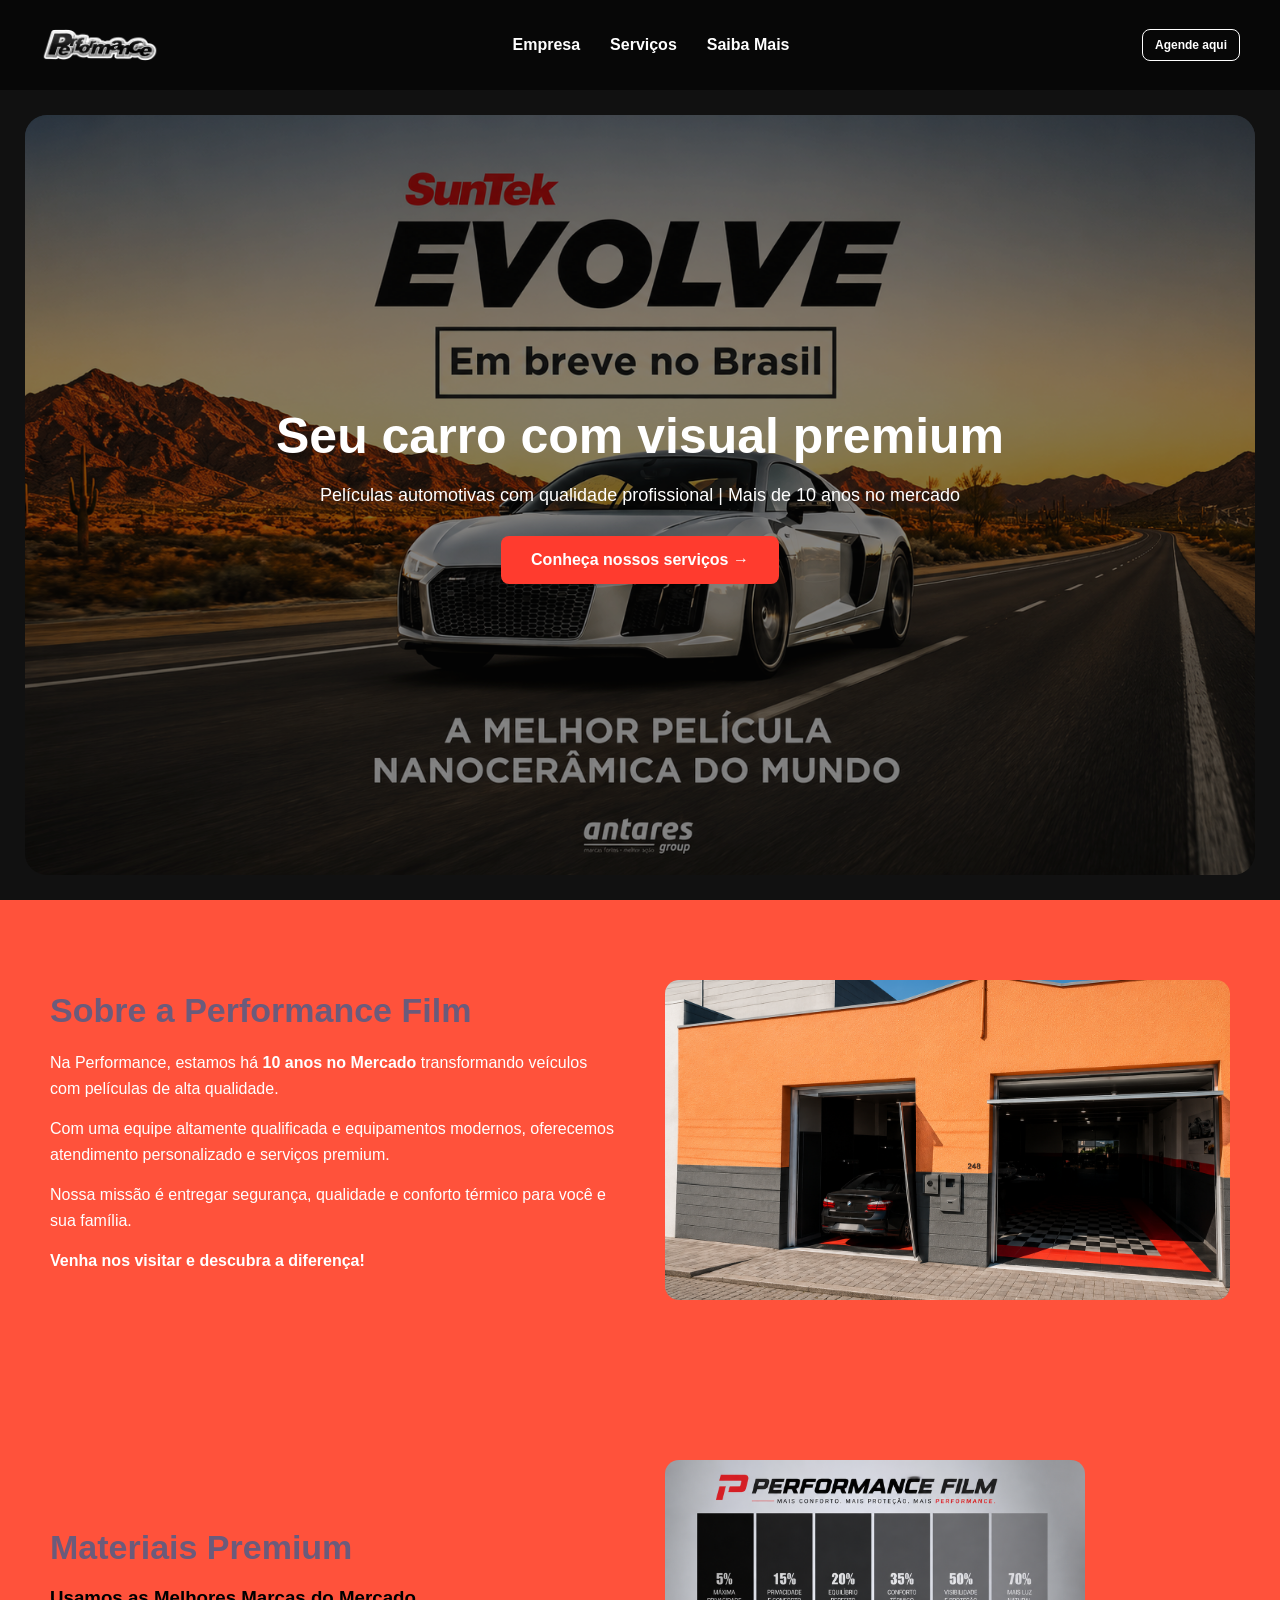
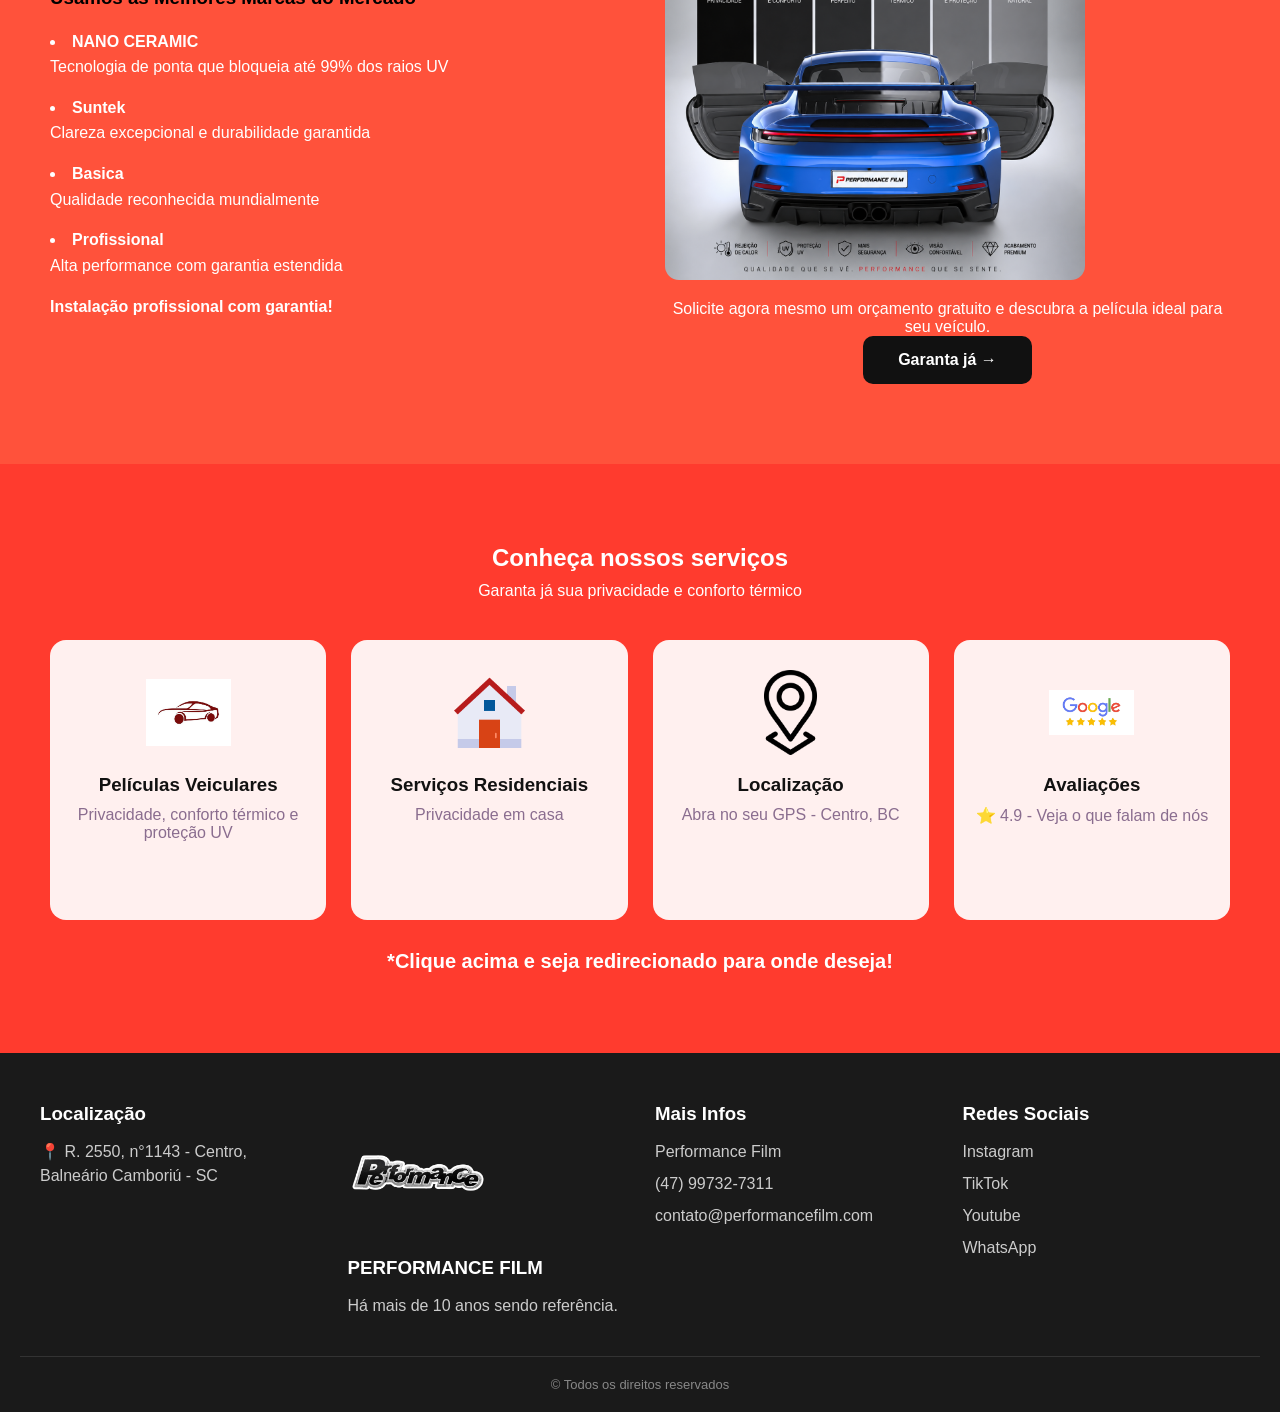
==== performance/index.html @ 64ad01db "Add files via upload" ====
<!DOCTYPE html>
<html lang="pt-br">
<head>
    <meta charset="UTF-8">
    <meta name="viewport" content="width=device-width, initial-scale=1.0">
    <title>Performance Film</title>
    <link rel="stylesheet" href="css/style.css">
</head>
<body>

<header class="topo">
    <nav class="navbar">
        <img src="img/logo.webp" alt="Performance Film" id="logoMenu">

        <ul class="menu" id="menu">
            <li><a href="#empresa">Empresa</a></li>
            <li><a href="#servicos">Serviços</a></li>
            <li><a href="#contato">Saiba Mais</a></li>
        </ul>

        <a href="#" id="servicoautomoveis" class="btn-nav">Agende aqui</a>
    </nav>

    <section class="carrossel">
        <div class="slide ativo"></div>
        <div class="conteudo-hero">
            <h1>Seu carro com visual premium</h1>
            <p>Películas automotivas com qualidade profissional | Mais de 10 anos no mercado</p>
            <a href="#servicos" class="btn-hero">Conheça nossos serviços →</a>
        </div>
    </section>
</header>

<section class="sobre" id="empresa">
    <div class="container-sobre">
        <div class="texto">
            <h2>Sobre a Performance Film</h2>
            <p>Na Performance, estamos há <strong>10 anos no Mercado</strong> transformando veículos com películas de alta qualidade.</p>
            <p>Com uma equipe altamente qualificada e equipamentos modernos, oferecemos atendimento personalizado e serviços premium.</p>
            <p>Nossa missão é entregar segurança, qualidade e conforto térmico para você e sua família.</p>
            <p><strong>Venha nos visitar e descubra a diferença!</strong></p>
        </div>

        <div class="imagem">
            <img src="img/fachada.png" alt="Fachada Performance Film">
        </div>
    </div>
</section>

<section class="sobre">
    <div class="container-sobre">
        <div class="texto">
            <h2>Materiais Premium</h2>
            <h3>Usamos as Melhores Marcas do Mercado</h3>

            <ul>
                <li><strong>NANO CERAMIC</strong><p>Tecnologia de ponta que bloqueia até 99% dos raios UV</p></li>
                <li><strong>Suntek</strong><p>Clareza excepcional e durabilidade garantida</p></li>
                <li><strong>Basica</strong><p>Qualidade reconhecida mundialmente</p></li>
                <li><strong>Profissional</strong><p>Alta performance com garantia estendida</p></li>
            </ul>

            <h4>Instalação profissional com garantia!</h4>
        </div>

        <div class="imagem imagem-orcamento">
            <img src="img/nano.png" alt="Película Nano Ceramic">
            <p>Solicite agora mesmo um orçamento gratuito e descubra a película ideal para seu veículo.</p>
            <a href="#" id="btnOrcamentoGratis">Garanta já →</a>
        </div>
    </div>
</section>

<section class="servicos" id="servicos">
    <h2>Conheça nossos serviços</h2>
    <p class="subtitulo">Garanta já sua privacidade e conforto térmico</p>

    <div class="cards">
        <div class="card" id="servicoAutomoveis">
            <img src="img/carro.jpg" alt="">
            <h3>Películas Veiculares</h3>
            <p>Privacidade, conforto térmico e proteção UV</p>
        </div>

        <div class="card" id="servicoResidencial">
            <img src="img/casa.png" alt="">
            <h3>Serviços Residenciais</h3>
            <p>Privacidade em casa</p>
        </div>

        <div class="card">
            <a href="https://www.google.com/maps?q=R.+2550,+1143+-+Centro,+Balne%C3%A1rio+Cambori%C3%BA+-+SC" target="_blank">
                <img src="img/localizacao.png" alt="">
                <h3>Localização</h3>
                <p>Abra no seu GPS - Centro, BC</p>
            </a>
        </div>

        <div class="card">
            <a href="https://www.google.com/search?q=performancefilm" target="_blank">
                <img src="img/google.png" alt="">
                <h3>Avaliações</h3>
                <p>⭐ 4.9 - Veja o que falam de nós</p>
            </a>
        </div>
    </div>

    <div class="texto-redirecionamento">
        *Clique acima e seja redirecionado para onde deseja!
    </div>
</section>

<footer class="rodape" id="contato">
    <div class="linha">
        <div class="coluna">
            <h3>Localização</h3>
            <p>📍 R. 2550, n°1143 - Centro, Balneário Camboriú - SC</p>
        </div>

        <div class="coluna">
            <img src="img/logo.webp" alt="">
            <h3>PERFORMANCE FILM</h3>
            <p>Há mais de 10 anos sendo referência.</p>
        </div>

        <div class="coluna">
            <h3>Mais Infos</h3>
            <p>Performance Film</p>
            <p>(47) 99732-7311</p>
            <p>contato@performancefilm.com</p>
        </div>

        <div class="coluna">
            <h3>Redes Sociais</h3>
            <p>Instagram</p>
            <p>TikTok</p>
            <p>Youtube</p>
            <p>WhatsApp</p>
        </div>
    </div>

    <hr>
    <p class="direitos">© Todos os direitos reservados</p>
</footer>

<script src="js/script.js"></script>
</body>
</html>
---- performance/css/style.css ----
* {
    margin: 0;
    padding: 0;
    box-sizing: border-box;
    font-family: Arial, Helvetica, sans-serif;
}

:root {
    --laranja: #ff523b;
    --laranja-escuro: #ff3b2e;
    --preto: #111;
    --branco: #fff;
}

body {
    background: var(--laranja);
    color: var(--branco);
}

/* NAVBAR */

.navbar {
    width: 100%;
    height: 90px;
    padding: 0 40px;

    position: fixed;
    top: 0;
    left: 0;
    z-index: 1000;

    display: flex;
    align-items: center;
    justify-content: space-between;

    background: rgba(0, 0, 0, 0.55);
    backdrop-filter: blur(8px);
}

#logoMenu {
    width: 120px;
    display: block;
    cursor: pointer;
}

.menu {
    display: flex;
    gap: 30px;
    list-style: none;
}

.menu a {
    color: #fff;
    text-decoration: none;
    font-weight: bold;
}

.btn-nav {
    border: 1px solid #fff;
    color: #fff;
    border-radius: 8px;
    text-decoration: none;
    font-weight: bold;
    display: flex;
    align-items: center;
    justify-content: center;
    font-size: 12px;
    padding: 8px 12px;
    white-space: nowrap;

}

/* CARROSSEL */

.carrossel {
    width: 100%;
    height: 100vh;
    min-height: 700px;

    position: relative;
    overflow: hidden;

    background: #111;
    padding-top: 90px;
}

.slide {
    position: absolute;
    top: 115px;
    left: 25px;
    right: 25px;
    bottom: 25px;

    border-radius: 22px;

    background-image: url("../img/carrosel-1.png");
    background-size: cover;
    background-position: center;
    background-repeat: no-repeat;

    transition:
    opacity 0.45s ease,
    transform 0.45s ease;
}

.slide::after {
    content: "";
    position: absolute;
    inset: 0;
    border-radius: 22px;
    background: rgba(0, 0, 0, 0.38);
}

.conteudo-hero {
    position: relative;
    z-index: 5;

    height: calc(100vh - 90px);
    min-height: 600px;

    display: flex;
    align-items: center;
    justify-content: center;
    flex-direction: column;

    text-align: center;
    padding: 40px;
}

.conteudo-hero h1 {
    font-size: 50px;
    margin-bottom: 20px;
}

.conteudo-hero p {
    font-size: 18px;
    margin-bottom: 30px;
}

.btn-hero {
    background: var(--laranja-escuro);
    color: #fff;
    padding: 15px 30px;
    border-radius: 8px;
    text-decoration: none;
    font-weight: bold;
}

/* SOBRE */

.sobre {
    padding: 80px 50px;
    background: var(--laranja);
}

.container-sobre {
    max-width: 1200px;
    margin: auto;

    display: grid;
    grid-template-columns: 1fr 1fr;
    gap: 50px;
    align-items: center;
}

.texto h2 {
    font-size: 34px;
    color: #6b5b7b;
    margin-bottom: 20px;
}

.texto h3 {
    color: #000;
    margin-bottom: 20px;
}

.texto h4 {
    margin-top: 20px;
}

.texto p,
.texto li {
    line-height: 1.6;
    margin-bottom: 15px;
}

.texto ul {
    list-style-position: inside;
}

.imagem img {
    width: 100%;
    height: 320px;
    object-fit: cover;
    border-radius: 14px;
    display: block;
}

.imagem-orcamento {
    text-align: center;
}

.imagem-orcamento img {
    max-width: 420px;
    height: auto;
    margin-bottom: 20px;
}

.imagem-orcamento a {
    display: inline-block;
    background: #111;
    color: #fff;
    padding: 15px 35px;
    border-radius: 10px;
    text-decoration: none;
    font-weight: bold;
}

/* SERVIÇOS */

.servicos {
    background: var(--laranja-escuro);
    padding: 80px 50px;
    text-align: center;
}

.servicos h2 {
    margin-bottom: 10px;
}

.subtitulo {
    margin-bottom: 40px;
}

.cards {
    max-width: 1200px;
    margin: auto;

    display: grid;
    grid-template-columns: repeat(4, 1fr);
    gap: 25px;
}

.card {
    background: rgba(255, 255, 255, 0.92);
    color: #111;
    border-radius: 16px;
    padding: 30px 20px;
    min-height: 280px;
    cursor: pointer;
}

.card img {
    width: 85px;
    height: 85px;
    object-fit: contain;
    margin-bottom: 15px;
}

.card h3 {
    margin-bottom: 10px;
}

.card p {
    color: #8a6d8f;
}

.card a {
    color: inherit;
    text-decoration: none;
}

.texto-redirecionamento {
    margin-top: 30px;
    font-size: 20px;
    font-weight: bold;
}

/* FOOTER */

.rodape {
    background: #1a1a1a;
    padding: 50px 20px 20px;
}

.linha {
    max-width: 1200px;
    margin: auto;

    display: grid;
    grid-template-columns: repeat(4, 1fr);
    gap: 30px;
}

.coluna img {
    max-width: 140px;
    margin-bottom: 10px;
}

.coluna h3 {
    margin-bottom: 15px;
}

.coluna p {
    color: #ccc;
    line-height: 1.5;
    margin-bottom: 8px;
}

.rodape hr {
    margin: 30px 0 20px;
    border: none;
    height: 1px;
    background: #333;
}

.direitos {
    text-align: center;
    color: #888;
    font-size: 13px;
}

/* TABLET */

@media (max-width: 900px) {

    .cards {
        grid-template-columns: repeat(2, 1fr);
    }

    .container-sobre {
        grid-template-columns: 1fr;
    }

    .linha {
        grid-template-columns: repeat(2, 1fr);
    }

    #menu {

        position: absolute;
        top: 90px;
        left: 0;

        width: 100%;

        background: rgba(0,0,0,0.96);

        display: flex;
        flex-direction: column;
        align-items: center;

        gap: 0;

        max-height: 0;
        overflow: hidden;
        opacity: 0;

        transition: 0.4s;

        z-index: 99999;
    }

    #menu.active {

        max-height: 350px;
        opacity: 1;
        padding: 15px 0;

    }

    #menu li {

        width: 100%;
        text-align: center;

    }

    #menu li a {

        display: block;
        padding: 18px 0;

    }

}

/* MOBILE */

@media (max-width: 500px) {

    .navbar {
        height: 85px;
        padding: 10px 16px;
        background: rgba(255, 87, 34, 0.96);
    }

    #logoMenu {
        width: 95px;
    }

    .btn-nav {

        display: flex;

        align-items: center;
        justify-content: center;

        font-size: 11px;

        padding: 8px 10px;

        border-radius: 8px;
    }

    .topo {
        display: flex;
        flex-direction: column;
    }

    .carrossel {
        height: auto;
        min-height: auto;
        padding-top: 85px;
        background: #111;
    }

    .slide {
        position: relative;

        top: auto;
        left: auto;
        right: auto;
        bottom: auto;

        width: 100%;
        height: 560px;

        border-radius: 0;

        background-image: url("../img/mobile-carrosel-1.png");
        background-size: cover;
        background-position: center top;
    }

    .slide::after {
        border-radius: 0;
        background: rgba(0, 0, 0, 0.28);
    }

    .conteudo-hero {
        height: auto;
        min-height: auto;

        padding: 40px 25px 50px;

        background: var(--laranja);
    }

    .conteudo-hero h1 {
        font-size: 30px;
        line-height: 1.15;
    }

    .conteudo-hero p {
        font-size: 15px;
        line-height: 1.4;
    }

    .sobre {
        padding: 60px 25px;
    }

    .imagem img {
        height: auto;
    }

    .servicos {
        padding: 60px 25px;
    }

    .cards {
        grid-template-columns: 1fr;
    }

    .linha {
        grid-template-columns: 1fr;
    }
}
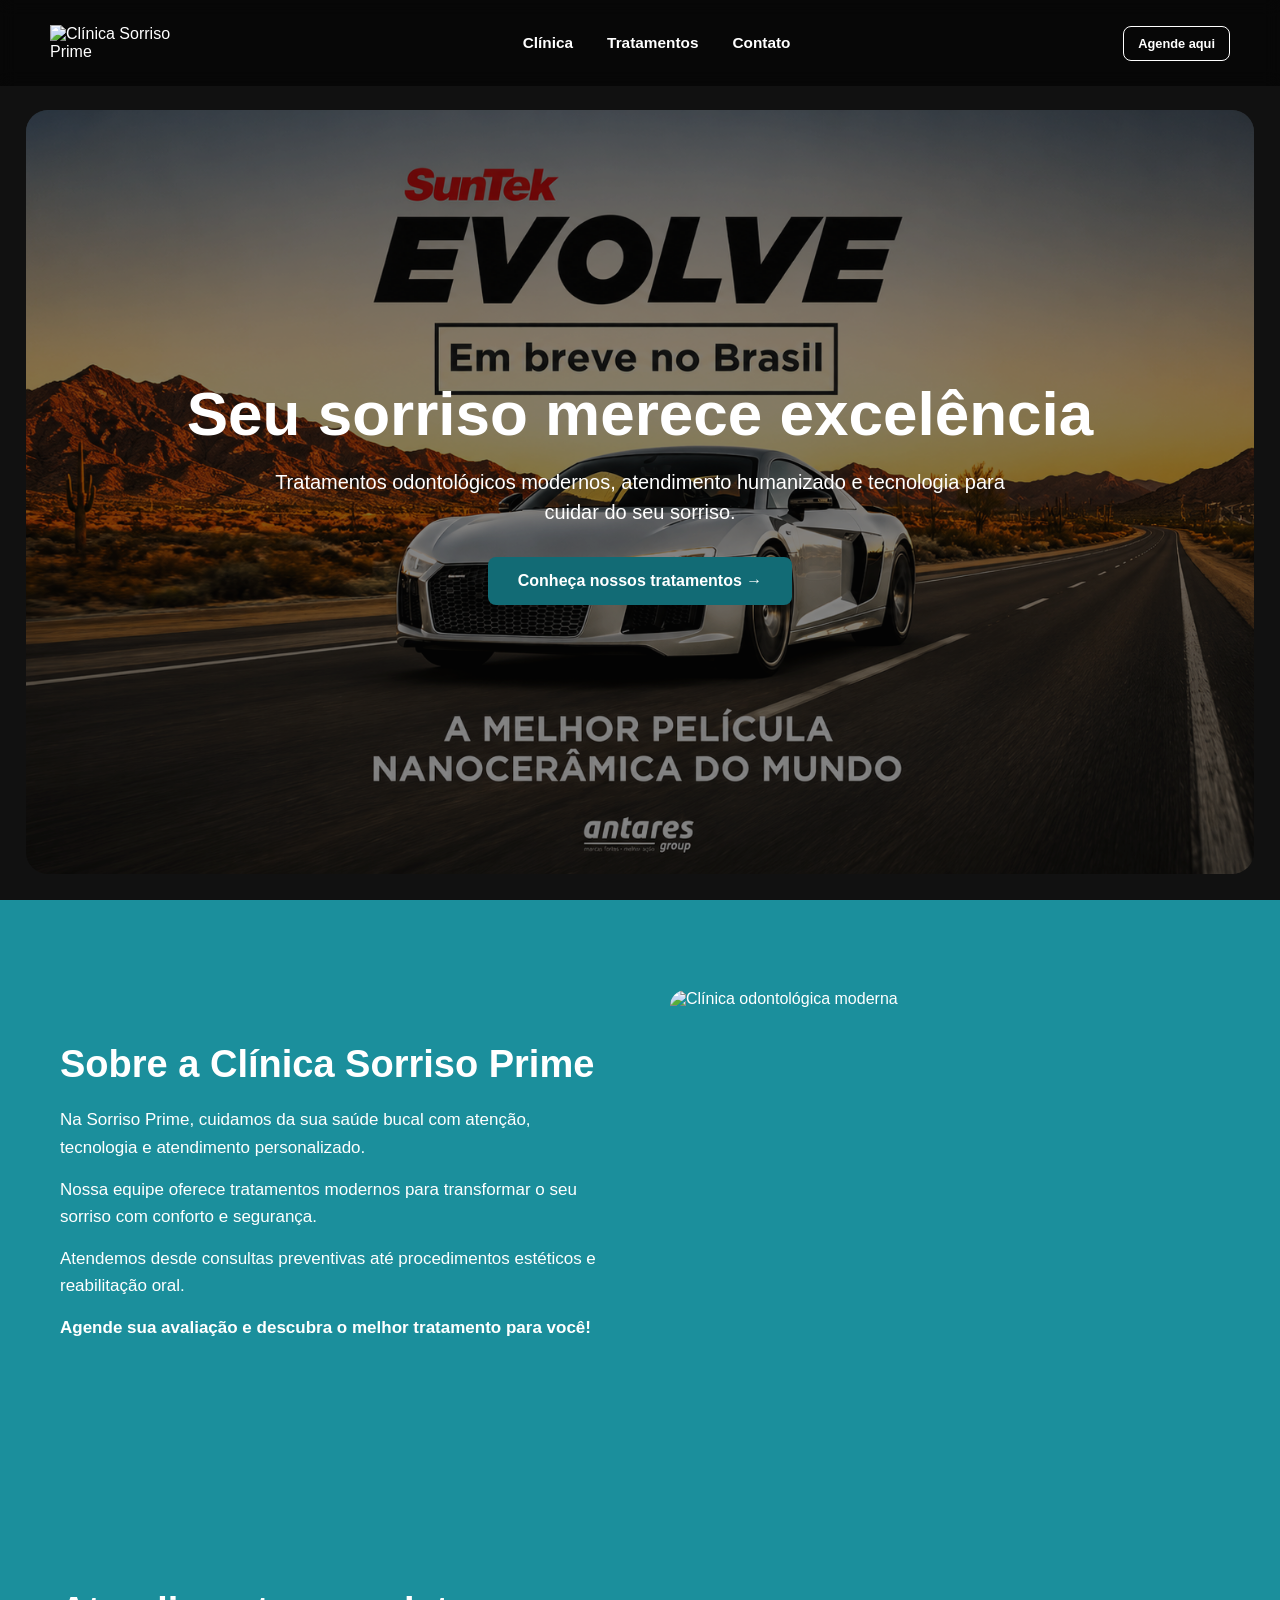
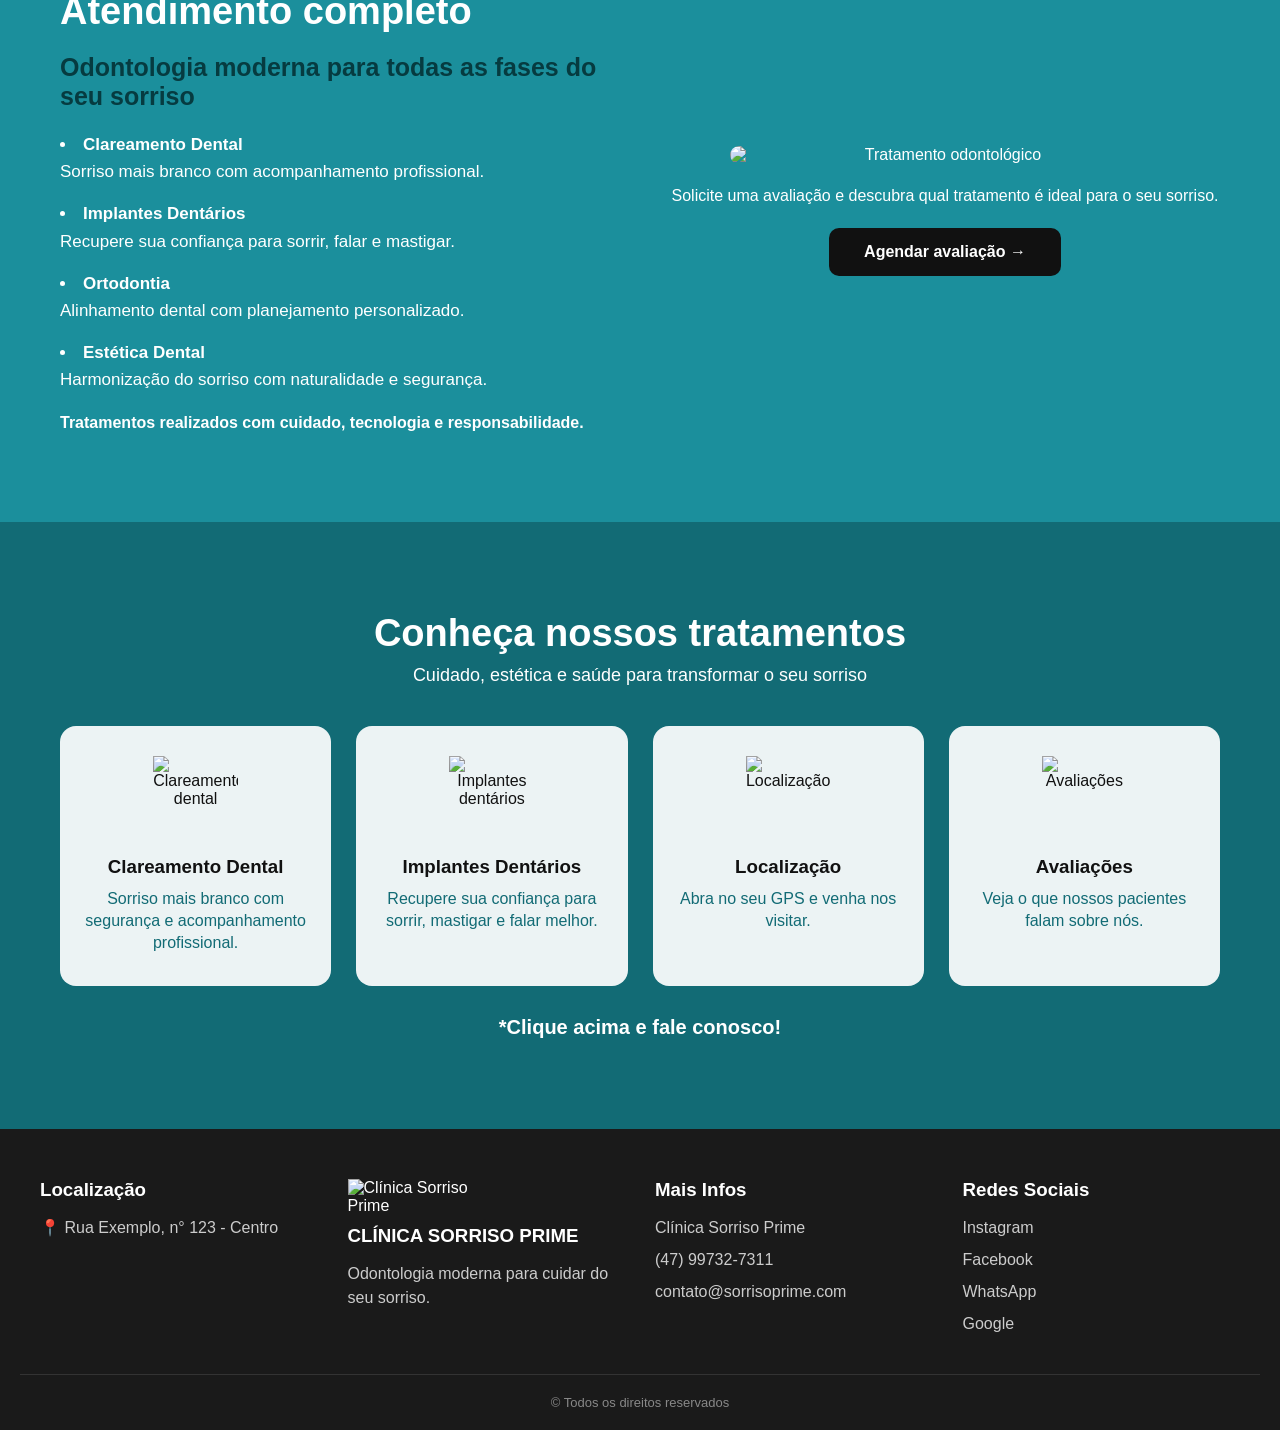
==== commit d41a8f89: "Update index.html" ====
--- a/performance/index.html
+++ b/performance/index.html
@@ -3,19 +3,19 @@
 <head>
     <meta charset="UTF-8">
     <meta name="viewport" content="width=device-width, initial-scale=1.0">
-    <title>Performance Film</title>
+    <title>Clínica Sorriso Prime</title>
     <link rel="stylesheet" href="css/style.css">
 </head>
 <body>
 
 <header class="topo">
     <nav class="navbar">
-        <img src="img/logo.webp" alt="Performance Film" id="logoMenu">
+        <img src="https://dummyimage.com/180x80/ffffff/1b8f9c&text=Sorriso+Prime" alt="Clínica Sorriso Prime" id="logoMenu">
 
         <ul class="menu" id="menu">
-            <li><a href="#empresa">Empresa</a></li>
-            <li><a href="#servicos">Serviços</a></li>
-            <li><a href="#contato">Saiba Mais</a></li>
+            <li><a href="#empresa">Clínica</a></li>
+            <li><a href="#servicos">Tratamentos</a></li>
+            <li><a href="#contato">Contato</a></li>
         </ul>
 
         <a href="#" id="servicoautomoveis" class="btn-nav">Agende aqui</a>
@@ -23,10 +23,11 @@
 
     <section class="carrossel">
         <div class="slide ativo"></div>
+
         <div class="conteudo-hero">
-            <h1>Seu carro com visual premium</h1>
-            <p>Películas automotivas com qualidade profissional | Mais de 10 anos no mercado</p>
-            <a href="#servicos" class="btn-hero">Conheça nossos serviços →</a>
+            <h1>Seu sorriso merece excelência</h1>
+            <p>Tratamentos odontológicos modernos, atendimento humanizado e tecnologia para cuidar do seu sorriso.</p>
+            <a href="#servicos" class="btn-hero">Conheça nossos tratamentos →</a>
         </div>
     </section>
 </header>
@@ -34,15 +35,15 @@
 <section class="sobre" id="empresa">
     <div class="container-sobre">
         <div class="texto">
-            <h2>Sobre a Performance Film</h2>
-            <p>Na Performance, estamos há <strong>10 anos no Mercado</strong> transformando veículos com películas de alta qualidade.</p>
-            <p>Com uma equipe altamente qualificada e equipamentos modernos, oferecemos atendimento personalizado e serviços premium.</p>
-            <p>Nossa missão é entregar segurança, qualidade e conforto térmico para você e sua família.</p>
-            <p><strong>Venha nos visitar e descubra a diferença!</strong></p>
+            <h2>Sobre a Clínica Sorriso Prime</h2>
+            <p>Na Sorriso Prime, cuidamos da sua saúde bucal com atenção, tecnologia e atendimento personalizado.</p>
+            <p>Nossa equipe oferece tratamentos modernos para transformar o seu sorriso com conforto e segurança.</p>
+            <p>Atendemos desde consultas preventivas até procedimentos estéticos e reabilitação oral.</p>
+            <p><strong>Agende sua avaliação e descubra o melhor tratamento para você!</strong></p>
         </div>
 
         <div class="imagem">
-            <img src="img/fachada.png" alt="Fachada Performance Film">
+            <img src="https://images.unsplash.com/photo-1629909613654-28e377c37b09?auto=format&fit=crop&w=1200&q=80" alt="Clínica odontológica moderna">
         </div>
     </div>
 </section>
@@ -50,63 +51,63 @@
 <section class="sobre">
     <div class="container-sobre">
         <div class="texto">
-            <h2>Materiais Premium</h2>
-            <h3>Usamos as Melhores Marcas do Mercado</h3>
+            <h2>Atendimento completo</h2>
+            <h3>Odontologia moderna para todas as fases do seu sorriso</h3>
 
             <ul>
-                <li><strong>NANO CERAMIC</strong><p>Tecnologia de ponta que bloqueia até 99% dos raios UV</p></li>
-                <li><strong>Suntek</strong><p>Clareza excepcional e durabilidade garantida</p></li>
-                <li><strong>Basica</strong><p>Qualidade reconhecida mundialmente</p></li>
-                <li><strong>Profissional</strong><p>Alta performance com garantia estendida</p></li>
+                <li><strong>Clareamento Dental</strong><p>Sorriso mais branco com acompanhamento profissional.</p></li>
+                <li><strong>Implantes Dentários</strong><p>Recupere sua confiança para sorrir, falar e mastigar.</p></li>
+                <li><strong>Ortodontia</strong><p>Alinhamento dental com planejamento personalizado.</p></li>
+                <li><strong>Estética Dental</strong><p>Harmonização do sorriso com naturalidade e segurança.</p></li>
             </ul>
 
-            <h4>Instalação profissional com garantia!</h4>
+            <h4>Tratamentos realizados com cuidado, tecnologia e responsabilidade.</h4>
         </div>
 
         <div class="imagem imagem-orcamento">
-            <img src="img/nano.png" alt="Película Nano Ceramic">
-            <p>Solicite agora mesmo um orçamento gratuito e descubra a película ideal para seu veículo.</p>
-            <a href="#" id="btnOrcamentoGratis">Garanta já →</a>
+            <img src="https://images.unsplash.com/photo-1606811841689-23dfddce3e95?auto=format&fit=crop&w=900&q=80" alt="Tratamento odontológico">
+            <p>Solicite uma avaliação e descubra qual tratamento é ideal para o seu sorriso.</p>
+            <a href="#" id="btnOrcamentoGratis">Agendar avaliação →</a>
         </div>
     </div>
 </section>
 
 <section class="servicos" id="servicos">
-    <h2>Conheça nossos serviços</h2>
-    <p class="subtitulo">Garanta já sua privacidade e conforto térmico</p>
+    <h2>Conheça nossos tratamentos</h2>
+    <p class="subtitulo">Cuidado, estética e saúde para transformar o seu sorriso</p>
 
     <div class="cards">
-        <div class="card" id="servicoAutomoveis">
-            <img src="img/carro.jpg" alt="">
-            <h3>Películas Veiculares</h3>
-            <p>Privacidade, conforto térmico e proteção UV</p>
+        <div class="card" id="servicoClareamento">
+            <img src="https://cdn-icons-png.flaticon.com/512/3468/3468379.png" alt="Clareamento dental">
+            <h3>Clareamento Dental</h3>
+            <p>Sorriso mais branco com segurança e acompanhamento profissional.</p>
         </div>
 
-        <div class="card" id="servicoResidencial">
-            <img src="img/casa.png" alt="">
-            <h3>Serviços Residenciais</h3>
-            <p>Privacidade em casa</p>
+        <div class="card" id="servicoImplantes">
+            <img src="https://cdn-icons-png.flaticon.com/512/1946/1946429.png" alt="Implantes dentários">
+            <h3>Implantes Dentários</h3>
+            <p>Recupere sua confiança para sorrir, mastigar e falar melhor.</p>
         </div>
 
         <div class="card">
-            <a href="https://www.google.com/maps?q=R.+2550,+1143+-+Centro,+Balne%C3%A1rio+Cambori%C3%BA+-+SC" target="_blank">
-                <img src="img/localizacao.png" alt="">
+            <a href="https://www.google.com/maps" target="_blank">
+                <img src="https://cdn-icons-png.flaticon.com/512/684/684908.png" alt="Localização">
                 <h3>Localização</h3>
-                <p>Abra no seu GPS - Centro, BC</p>
+                <p>Abra no seu GPS e venha nos visitar.</p>
             </a>
         </div>
 
         <div class="card">
-            <a href="https://www.google.com/search?q=performancefilm" target="_blank">
-                <img src="img/google.png" alt="">
+            <a href="https://www.google.com/search?q=clinica+odontologica" target="_blank">
+                <img src="https://cdn-icons-png.flaticon.com/512/1828/1828884.png" alt="Avaliações">
                 <h3>Avaliações</h3>
-                <p>⭐ 4.9 - Veja o que falam de nós</p>
+                <p>Veja o que nossos pacientes falam sobre nós.</p>
             </a>
         </div>
     </div>
 
     <div class="texto-redirecionamento">
-        *Clique acima e seja redirecionado para onde deseja!
+        *Clique acima e fale conosco!
     </div>
 </section>
 
@@ -114,28 +115,28 @@
     <div class="linha">
         <div class="coluna">
             <h3>Localização</h3>
-            <p>📍 R. 2550, n°1143 - Centro, Balneário Camboriú - SC</p>
+            <p>📍 Rua Exemplo, n° 123 - Centro</p>
         </div>
 
         <div class="coluna">
-            <img src="img/logo.webp" alt="">
-            <h3>PERFORMANCE FILM</h3>
-            <p>Há mais de 10 anos sendo referência.</p>
+            <img src="https://dummyimage.com/180x80/ffffff/1b8f9c&text=Sorriso+Prime" alt="Clínica Sorriso Prime">
+            <h3>CLÍNICA SORRISO PRIME</h3>
+            <p>Odontologia moderna para cuidar do seu sorriso.</p>
         </div>
 
         <div class="coluna">
             <h3>Mais Infos</h3>
-            <p>Performance Film</p>
+            <p>Clínica Sorriso Prime</p>
             <p>(47) 99732-7311</p>
-            <p>contato@performancefilm.com</p>
+            <p>contato@sorrisoprime.com</p>
         </div>
 
         <div class="coluna">
             <h3>Redes Sociais</h3>
             <p>Instagram</p>
-            <p>TikTok</p>
-            <p>Youtube</p>
+            <p>Facebook</p>
             <p>WhatsApp</p>
+            <p>Google</p>
         </div>
     </div>
 
@@ -145,4 +146,4 @@
 
 <script src="js/script.js"></script>
 </body>
-</html>+</html>
--- a/performance/css/style.css
+++ b/performance/css/style.css
@@ -6,53 +6,63 @@
 }
 
 :root {
-    --laranja: #ff523b;
-    --laranja-escuro: #ff3b2e;
+    --laranja: #1b8f9c;
+    --laranja-escuro: #126b75;
     --preto: #111;
     --branco: #fff;
+}
+
+html {
+    scroll-behavior: smooth;
 }
 
 body {
     background: var(--laranja);
     color: var(--branco);
+    overflow-x: hidden;
+}
+
+img {
+    max-width: 100%;
+    display: block;
 }
 
 /* NAVBAR */
 
 .navbar {
     width: 100%;
-    height: 90px;
-    padding: 0 40px;
-
+    min-height: 86px;
+    padding: 14px clamp(16px, 4vw, 50px);
     position: fixed;
     top: 0;
     left: 0;
     z-index: 1000;
-
     display: flex;
     align-items: center;
     justify-content: space-between;
-
-    background: rgba(0, 0, 0, 0.55);
+    gap: 20px;
+    background: rgba(0, 0, 0, 0.58);
     backdrop-filter: blur(8px);
 }
 
 #logoMenu {
-    width: 120px;
-    display: block;
+    width: clamp(95px, 12vw, 140px);
     cursor: pointer;
+    flex-shrink: 0;
 }
 
 .menu {
     display: flex;
-    gap: 30px;
+    gap: clamp(16px, 3vw, 34px);
     list-style: none;
+    align-items: center;
 }
 
 .menu a {
     color: #fff;
     text-decoration: none;
     font-weight: bold;
+    font-size: clamp(14px, 1.2vw, 16px);
 }
 
 .btn-nav {
@@ -61,80 +71,69 @@
     border-radius: 8px;
     text-decoration: none;
     font-weight: bold;
-    display: flex;
-    align-items: center;
-    justify-content: center;
-    font-size: 12px;
-    padding: 8px 12px;
+    font-size: clamp(11px, 1vw, 13px);
+    padding: 9px 14px;
     white-space: nowrap;
-
+    flex-shrink: 0;
 }
 
 /* CARROSSEL */
 
 .carrossel {
     width: 100%;
-    height: 100vh;
-    min-height: 700px;
-
+    min-height: 100svh;
     position: relative;
     overflow: hidden;
-
     background: #111;
-    padding-top: 90px;
+    padding-top: 86px;
 }
 
 .slide {
     position: absolute;
-    top: 115px;
-    left: 25px;
-    right: 25px;
-    bottom: 25px;
-
+    top: 110px;
+    left: clamp(14px, 2vw, 28px);
+    right: clamp(14px, 2vw, 28px);
+    bottom: clamp(14px, 2vw, 28px);
     border-radius: 22px;
-
-    background-image: url("../img/carrosel-1.png");
+    background-image: url("https://images.unsplash.com/photo-1606811841689-23dfddce3e95?auto=format&fit=crop&w=1600&q=80");
     background-size: cover;
     background-position: center;
     background-repeat: no-repeat;
-
-    transition:
-    opacity 0.45s ease,
-    transform 0.45s ease;
+    transition: opacity 0.45s ease, transform 0.45s ease;
 }
 
 .slide::after {
     content: "";
     position: absolute;
     inset: 0;
-    border-radius: 22px;
+    border-radius: inherit;
     background: rgba(0, 0, 0, 0.38);
 }
 
 .conteudo-hero {
     position: relative;
     z-index: 5;
-
-    height: calc(100vh - 90px);
-    min-height: 600px;
-
+    min-height: calc(100svh - 86px);
     display: flex;
     align-items: center;
     justify-content: center;
     flex-direction: column;
-
     text-align: center;
-    padding: 40px;
+    padding: clamp(35px, 6vw, 80px);
 }
 
 .conteudo-hero h1 {
-    font-size: 50px;
+    font-size: clamp(32px, 5vw, 62px);
+    line-height: 1.08;
     margin-bottom: 20px;
+    max-width: 950px;
 }
 
 .conteudo-hero p {
-    font-size: 18px;
+    font-size: clamp(15px, 1.8vw, 20px);
+    line-height: 1.5;
     margin-bottom: 30px;
+    max-width: 760px;
 }
 
 .btn-hero {
@@ -149,28 +148,28 @@
 /* SOBRE */
 
 .sobre {
-    padding: 80px 50px;
+    padding: clamp(55px, 8vw, 90px) clamp(20px, 5vw, 60px);
     background: var(--laranja);
 }
 
 .container-sobre {
-    max-width: 1200px;
+    width: min(1200px, 100%);
     margin: auto;
-
     display: grid;
-    grid-template-columns: 1fr 1fr;
-    gap: 50px;
+    grid-template-columns: repeat(2, minmax(0, 1fr));
+    gap: clamp(30px, 5vw, 60px);
     align-items: center;
 }
 
 .texto h2 {
-    font-size: 34px;
-    color: #6b5b7b;
+    font-size: clamp(28px, 4vw, 38px);
+    color: #fff;
     margin-bottom: 20px;
 }
 
 .texto h3 {
-    color: #000;
+    font-size: clamp(20px, 2.5vw, 25px);
+    color: #063b40;
     margin-bottom: 20px;
 }
 
@@ -182,6 +181,7 @@
 .texto li {
     line-height: 1.6;
     margin-bottom: 15px;
+    font-size: clamp(15px, 1.4vw, 17px);
 }
 
 .texto ul {
@@ -190,10 +190,9 @@
 
 .imagem img {
     width: 100%;
-    height: 320px;
+    height: clamp(260px, 34vw, 420px);
     object-fit: cover;
-    border-radius: 14px;
-    display: block;
+    border-radius: 16px;
 }
 
 .imagem-orcamento {
@@ -201,9 +200,15 @@
 }
 
 .imagem-orcamento img {
-    max-width: 420px;
+    max-width: 430px;
+    width: 100%;
     height: auto;
+    margin: 0 auto 20px;
+}
+
+.imagem-orcamento p {
     margin-bottom: 20px;
+    line-height: 1.5;
 }
 
 .imagem-orcamento a {
@@ -220,24 +225,25 @@
 
 .servicos {
     background: var(--laranja-escuro);
-    padding: 80px 50px;
+    padding: clamp(55px, 8vw, 90px) clamp(20px, 5vw, 60px);
     text-align: center;
 }
 
 .servicos h2 {
     margin-bottom: 10px;
+    font-size: clamp(28px, 4vw, 38px);
 }
 
 .subtitulo {
     margin-bottom: 40px;
+    font-size: clamp(15px, 1.6vw, 18px);
 }
 
 .cards {
-    max-width: 1200px;
+    width: min(1200px, 100%);
     margin: auto;
-
     display: grid;
-    grid-template-columns: repeat(4, 1fr);
+    grid-template-columns: repeat(auto-fit, minmax(220px, 1fr));
     gap: 25px;
 }
 
@@ -246,15 +252,20 @@
     color: #111;
     border-radius: 16px;
     padding: 30px 20px;
-    min-height: 280px;
+    min-height: 260px;
     cursor: pointer;
+    transition: 0.3s ease;
+}
+
+.card:hover {
+    transform: translateY(-6px);
 }
 
 .card img {
     width: 85px;
     height: 85px;
     object-fit: contain;
-    margin-bottom: 15px;
+    margin: 0 auto 15px;
 }
 
 .card h3 {
@@ -262,7 +273,8 @@
 }
 
 .card p {
-    color: #8a6d8f;
+    color: #126b75;
+    line-height: 1.4;
 }
 
 .card a {
@@ -272,7 +284,7 @@
 
 .texto-redirecionamento {
     margin-top: 30px;
-    font-size: 20px;
+    font-size: clamp(16px, 2vw, 20px);
     font-weight: bold;
 }
 
@@ -284,11 +296,10 @@
 }
 
 .linha {
-    max-width: 1200px;
+    width: min(1200px, 100%);
     margin: auto;
-
     display: grid;
-    grid-template-columns: repeat(4, 1fr);
+    grid-template-columns: repeat(auto-fit, minmax(210px, 1fr));
     gap: 30px;
 }
 
@@ -323,160 +334,155 @@
 /* TABLET */
 
 @media (max-width: 900px) {
-
-    .cards {
-        grid-template-columns: repeat(2, 1fr);
-    }
-
-    .container-sobre {
-        grid-template-columns: 1fr;
-    }
-
-    .linha {
-        grid-template-columns: repeat(2, 1fr);
-    }
-
     #menu {
-
         position: absolute;
-        top: 90px;
+        top: 86px;
         left: 0;
-
-        width: 100%;
-
-        background: rgba(0,0,0,0.96);
-
+        width: 100%;
+        background: rgba(0, 0, 0, 0.96);
         display: flex;
         flex-direction: column;
         align-items: center;
-
         gap: 0;
-
         max-height: 0;
         overflow: hidden;
         opacity: 0;
-
         transition: 0.4s;
-
         z-index: 99999;
     }
 
     #menu.active {
-
         max-height: 350px;
         opacity: 1;
         padding: 15px 0;
-
     }
 
     #menu li {
-
         width: 100%;
         text-align: center;
-
     }
 
     #menu li a {
-
         display: block;
         padding: 18px 0;
-
-    }
-
+    }
+
+    .container-sobre {
+        grid-template-columns: 1fr;
+    }
 }
 
 /* MOBILE */
 
-@media (max-width: 500px) {
+@media (max-width: 600px) {
+
+    body {
+        width: 100%;
+        overflow-x: hidden;
+    }
 
     .navbar {
-        height: 85px;
-        padding: 10px 16px;
-        background: rgba(255, 87, 34, 0.96);
+        width: 100%;
+        height: 82px;
+        min-height: 82px;
+        padding: 10px 14px;
+        background: rgba(27, 143, 156, 0.96);
+        display: flex;
+        justify-content: space-between;
+        align-items: center;
     }
 
     #logoMenu {
         width: 95px;
+        max-width: 95px;
     }
 
     .btn-nav {
-
-        display: flex;
-
-        align-items: center;
-        justify-content: center;
-
-        font-size: 11px;
-
-        padding: 8px 10px;
-
-        border-radius: 8px;
-    }
-
-    .topo {
-        display: flex;
-        flex-direction: column;
+        font-size: 10px;
+        padding: 7px 9px;
+        max-width: 110px;
+        overflow: hidden;
+        text-align: center;
+    }
+
+    #menu {
+        top: 82px;
     }
 
     .carrossel {
-        height: auto;
+        width: 100%;
         min-height: auto;
-        padding-top: 85px;
+        padding-top: 82px;
         background: #111;
     }
 
     .slide {
         position: relative;
+        width: 100%;
+        height: 360px;
 
         top: auto;
         left: auto;
         right: auto;
         bottom: auto;
 
-        width: 100%;
-        height: 560px;
-
         border-radius: 0;
 
-        background-image: url("../img/mobile-carrosel-1.png");
+        background-image: url("https://images.unsplash.com/photo-1606811971618-4486d14f3f99?auto=format&fit=crop&w=900&q=80");
         background-size: cover;
-        background-position: center top;
-    }
-
-    .slide::after {
-        border-radius: 0;
-        background: rgba(0, 0, 0, 0.28);
+        background-position: center;
+        background-repeat: no-repeat;
     }
 
     .conteudo-hero {
-        height: auto;
+        width: 100%;
         min-height: auto;
-
-        padding: 40px 25px 50px;
-
+        padding: 34px 18px 42px;
         background: var(--laranja);
+        text-align: center;
+        overflow: visible;
     }
 
     .conteudo-hero h1 {
-        font-size: 30px;
+        width: 100%;
+        max-width: 100%;
+        font-size: 25px;
         line-height: 1.15;
+        margin-bottom: 16px;
+        word-break: normal;
     }
 
     .conteudo-hero p {
-        font-size: 15px;
-        line-height: 1.4;
+        width: 100%;
+        max-width: 100%;
+        font-size: 13px;
+        line-height: 1.5;
+        margin-bottom: 24px;
+    }
+
+    .btn-hero {
+        width: 100%;
+        max-width: 300px;
+        padding: 14px 18px;
+        font-size: 12px;
+        text-align: center;
     }
 
     .sobre {
-        padding: 60px 25px;
+        padding: 55px 20px;
+    }
+
+    .container-sobre {
+        grid-template-columns: 1fr;
     }
 
     .imagem img {
         height: auto;
+        min-height: 240px;
     }
 
     .servicos {
-        padding: 60px 25px;
+        padding: 55px 20px;
     }
 
     .cards {
@@ -486,4 +492,25 @@
     .linha {
         grid-template-columns: 1fr;
     }
-}+}
+
+/* CELULAR MUITO PEQUENO */
+
+@media (max-width: 360px) {
+    .navbar {
+        gap: 8px;
+    }
+
+    #logoMenu {
+        width: 82px;
+    }
+
+    .btn-nav {
+        font-size: 10px;
+        padding: 7px 8px;
+    }
+
+    .conteudo-hero h1 {
+        font-size: 28px;
+    }
+}
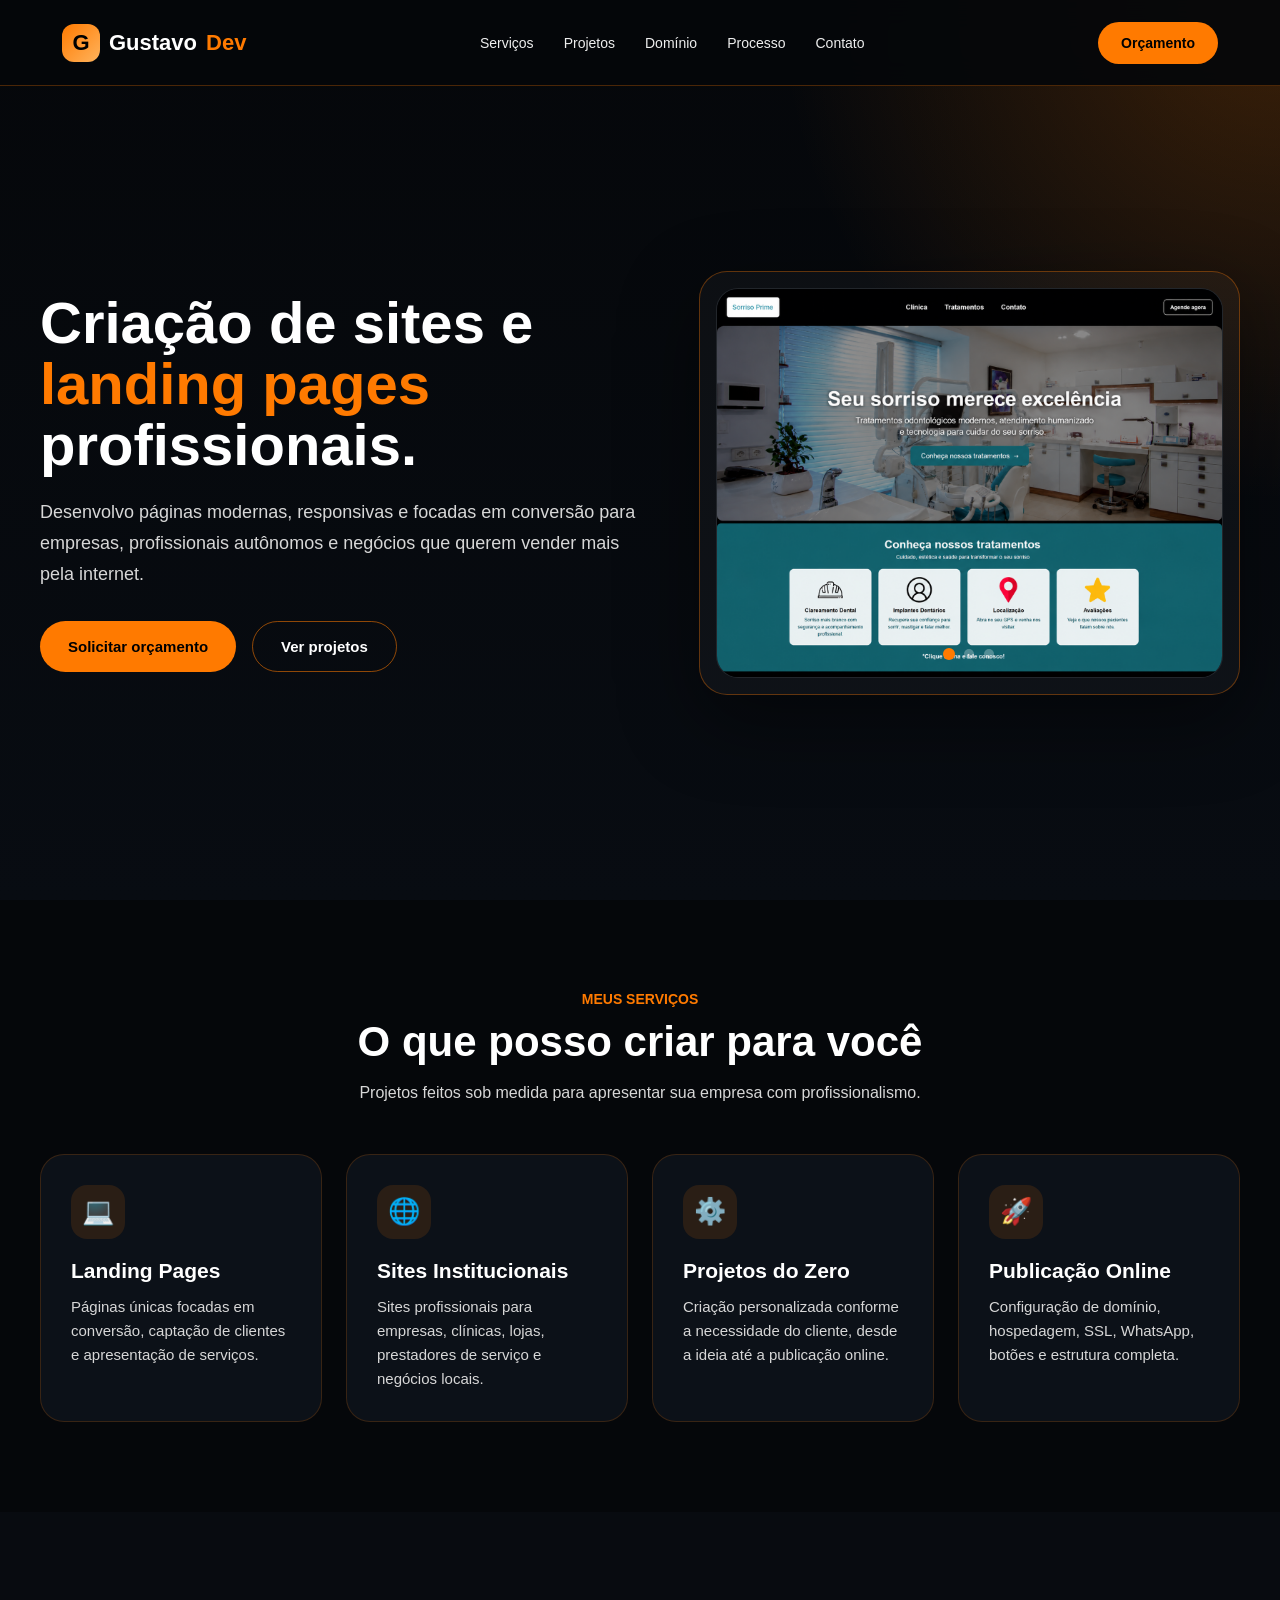
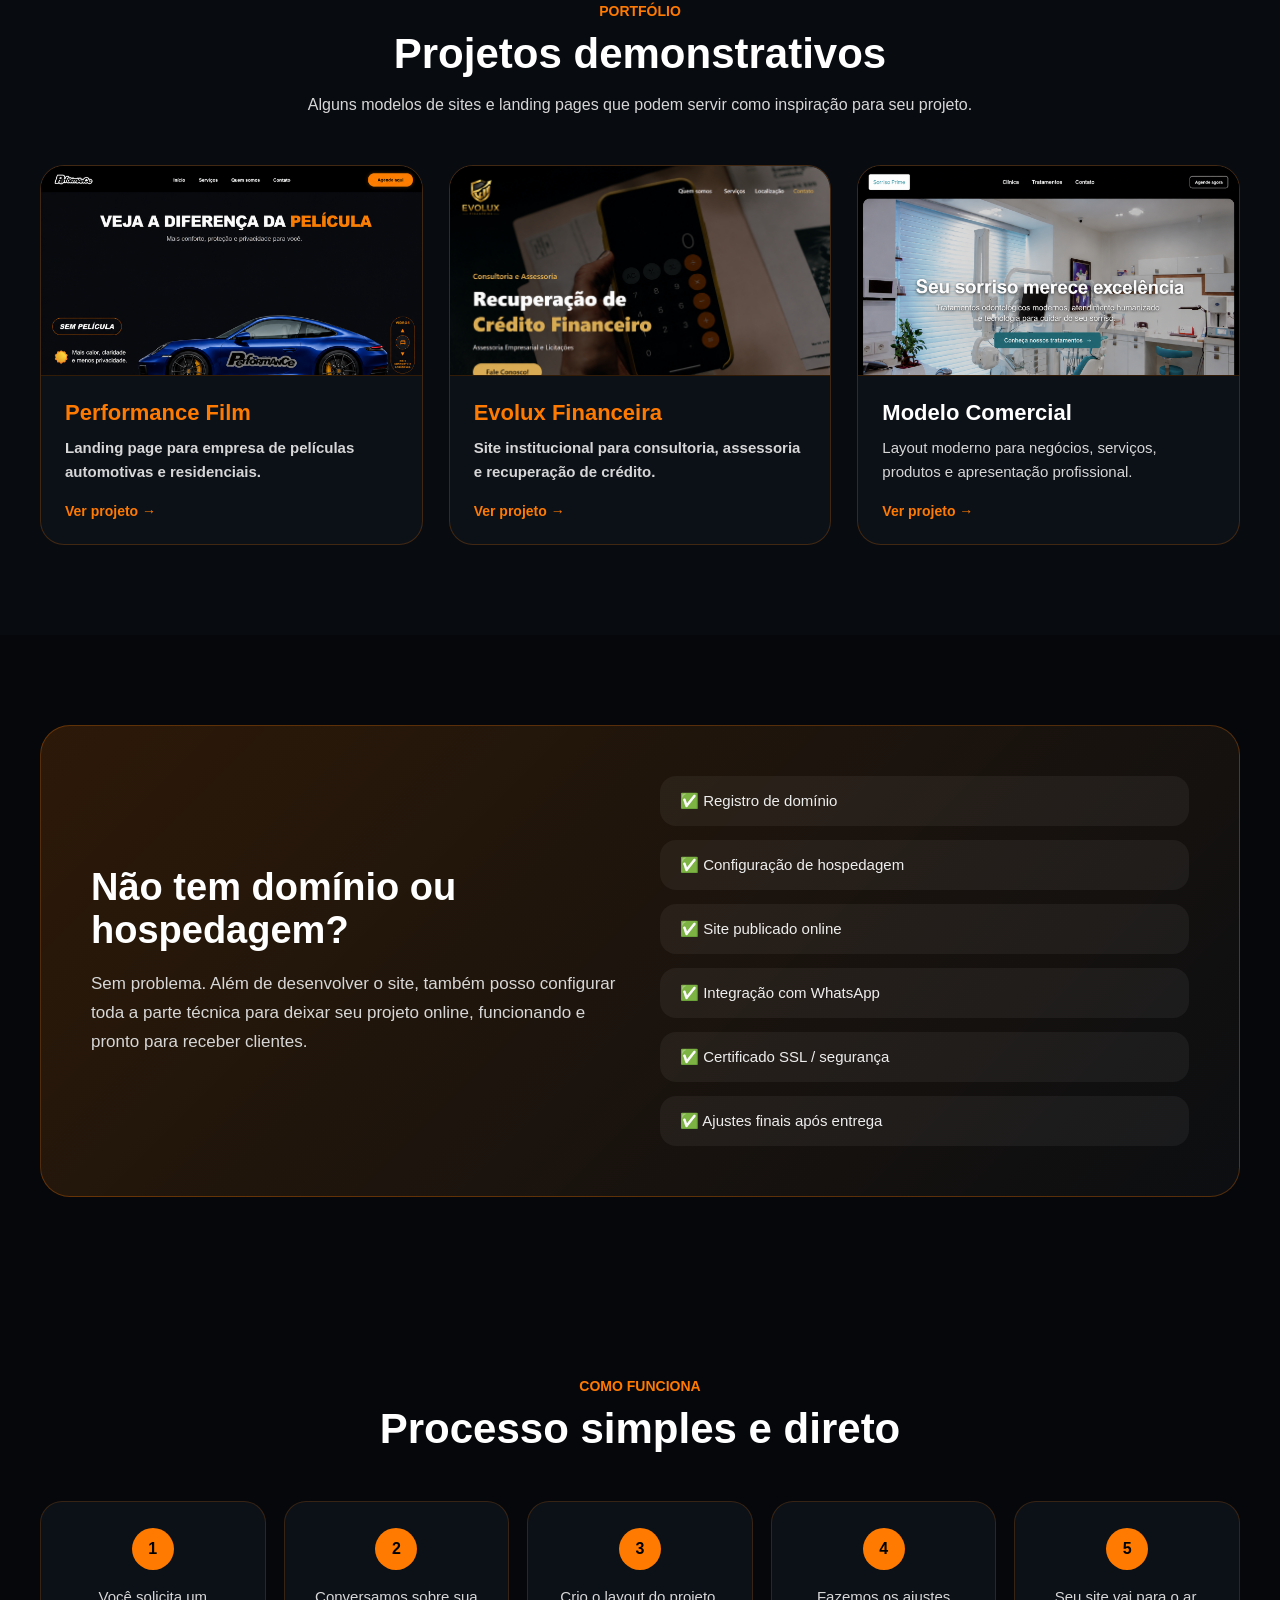
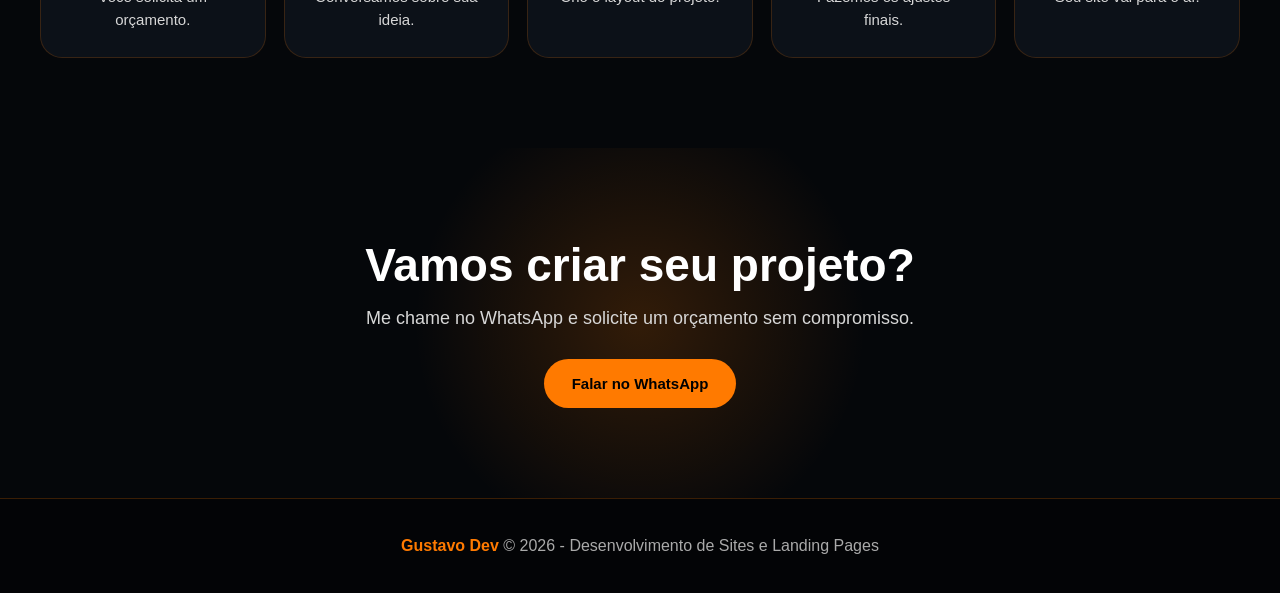
==== commit ed41888d: "Add files via upload" ====
--- a/performance/index.html
+++ b/performance/index.html
@@ -1,149 +1,984 @@
 <!DOCTYPE html>
-<html lang="pt-br">
+<html lang="pt-BR">
 <head>
-    <meta charset="UTF-8">
-    <meta name="viewport" content="width=device-width, initial-scale=1.0">
-    <title>Clínica Sorriso Prime</title>
-    <link rel="stylesheet" href="css/style.css">
+<meta charset="UTF-8">
+<meta name="viewport" content="width=device-width, initial-scale=1.0">
+<title>Gustavo Dev | Sites e Landing Pages</title>
+
+<style>
+*{
+    margin:0;
+    padding:0;
+    box-sizing:border-box;
+}
+
+html{
+    scroll-behavior:smooth;
+}
+
+body{
+    font-family:Arial, Helvetica, sans-serif;
+    background:#05070a;
+    color:#fff;
+    overflow-x:hidden;
+}
+
+a{
+    text-decoration:none;
+    color:inherit;
+}
+
+img{
+    max-width:100%;
+    display:block;
+}
+
+:root{
+    --orange:#ff7a00;
+    --orange-dark:#d95f00;
+    --dark:#05070a;
+    --card:#0c1118;
+    --text:#d7d7d7;
+}
+
+/* NAVBAR */
+
+.navbar{
+    width:100%;
+    height:86px;
+    position:fixed;
+    top:0;
+    left:0;
+    z-index:1000;
+    background:rgba(5,7,10,.92);
+    backdrop-filter:blur(14px);
+    border-bottom:1px solid rgba(255,122,0,.28);
+}
+
+.nav-container{
+    width:100%;
+    max-width:1200px;
+    height:100%;
+    margin:auto;
+    padding:0 22px;
+    display:flex;
+    align-items:center;
+    justify-content:space-between;
+}
+
+.logo{
+    display:flex;
+    align-items:center;
+    gap:9px;
+    font-size:22px;
+    font-weight:900;
+}
+
+.logo-box{
+    width:38px;
+    height:38px;
+    border-radius:12px;
+    background:linear-gradient(135deg,#ff7a00,#ffb35c);
+    color:#000;
+    display:flex;
+    align-items:center;
+    justify-content:center;
+    font-weight:900;
+}
+
+.logo span{
+    color:var(--orange);
+}
+
+.menu{
+    list-style:none;
+    display:flex;
+    align-items:center;
+    gap:30px;
+}
+
+.menu a{
+    font-size:14px;
+    color:#eee;
+    transition:.3s;
+}
+
+.menu a:hover{
+    color:var(--orange);
+}
+
+.btn-nav{
+    background:var(--orange);
+    color:#000;
+    padding:13px 23px;
+    border-radius:30px;
+    font-size:14px;
+    font-weight:800;
+    transition:.3s;
+}
+
+.btn-nav:hover{
+    background:#fff;
+}
+
+.menu-toggle{
+    display:none;
+    font-size:32px;
+    color:var(--orange);
+    cursor:pointer;
+}
+
+/* HERO */
+
+.hero{
+    min-height:100vh;
+    padding:145px 22px 80px;
+    background:
+    radial-gradient(circle at top right,rgba(255,122,0,.22),transparent 32%),
+    linear-gradient(180deg,#05070a,#080c12);
+    display:flex;
+    align-items:center;
+}
+
+.hero-container{
+    width:100%;
+    max-width:1200px;
+    margin:auto;
+    display:grid;
+    grid-template-columns:1.05fr .95fr;
+    align-items:center;
+    gap:60px;
+}
+
+.hero-text h1{
+    font-size:58px;
+    line-height:1.05;
+    margin-bottom:22px;
+}
+
+.hero-text h1 span{
+    color:var(--orange);
+}
+
+.hero-text p{
+    max-width:600px;
+    color:var(--text);
+    font-size:18px;
+    line-height:1.7;
+    margin-bottom:32px;
+}
+
+.hero-buttons{
+    display:flex;
+    gap:16px;
+    flex-wrap:wrap;
+}
+
+.btn-primary,
+.btn-secondary{
+    display:inline-flex;
+    align-items:center;
+    justify-content:center;
+    padding:16px 28px;
+    border-radius:35px;
+    font-weight:800;
+    font-size:15px;
+    transition:.3s;
+}
+
+.btn-primary{
+    background:var(--orange);
+    color:#000;
+}
+
+.btn-primary:hover{
+    background:#fff;
+}
+
+.btn-secondary{
+    border:1px solid rgba(255,122,0,.55);
+    color:#fff;
+}
+
+.btn-secondary:hover{
+    background:var(--orange);
+    color:#000;
+}
+
+/* HERO SLIDER */
+
+.hero-card{
+    background:rgba(255,255,255,.03);
+    border:1px solid rgba(255,122,0,.35);
+    border-radius:28px;
+    padding:16px;
+    box-shadow:0 25px 80px rgba(0,0,0,.45);
+}
+
+.mockup-slider{
+    width:100%;
+    height:390px;
+    border-radius:22px;
+    position:relative;
+    overflow:hidden;
+    background:#090d13;
+    border:1px solid rgba(255,255,255,.10);
+}
+
+.mockup-slide{
+    position:absolute;
+    inset:0;
+    opacity:0;
+    transition:opacity .8s ease-in-out;
+}
+
+.mockup-slide.active{
+    opacity:1;
+}
+
+.mockup-slide img{
+    width:100%;
+    height:100%;
+    object-fit:cover;
+    object-position:top center;
+}
+
+.slider-dots{
+    position:absolute;
+    bottom:18px;
+    left:50%;
+    transform:translateX(-50%);
+    display:flex;
+    gap:10px;
+    z-index:20;
+}
+
+.dot{
+    width:10px;
+    height:10px;
+    border-radius:50%;
+    background:rgba(255,255,255,.28);
+    transition:.3s;
+}
+
+.dot.active{
+    background:var(--orange);
+    transform:scale(1.2);
+}
+
+/* PADRÃO SECTIONS */
+
+section{
+    padding:90px 22px;
+}
+
+.container{
+    width:100%;
+    max-width:1200px;
+    margin:auto;
+}
+
+.section-title{
+    text-align:center;
+    margin-bottom:48px;
+}
+
+.section-title span{
+    color:var(--orange);
+    font-weight:900;
+    font-size:14px;
+}
+
+.section-title h2{
+    font-size:42px;
+    margin-top:10px;
+}
+
+.section-title p{
+    color:var(--text);
+    margin-top:14px;
+    font-size:16px;
+    line-height:1.6;
+}
+
+/* SERVIÇOS */
+
+.services-grid{
+    display:grid;
+    grid-template-columns:repeat(4,1fr);
+    gap:24px;
+}
+
+.service-card{
+    background:var(--card);
+    border:1px solid rgba(255,122,0,.18);
+    padding:30px;
+    border-radius:24px;
+    transition:.3s;
+}
+
+.service-card:hover{
+    transform:translateY(-8px);
+    border-color:var(--orange);
+}
+
+.icon{
+    width:54px;
+    height:54px;
+    background:rgba(255,122,0,.12);
+    border-radius:16px;
+    display:flex;
+    align-items:center;
+    justify-content:center;
+    font-size:26px;
+    margin-bottom:20px;
+}
+
+.service-card h3{
+    font-size:21px;
+    margin-bottom:12px;
+}
+
+.service-card p{
+    color:var(--text);
+    line-height:1.6;
+    font-size:15px;
+}
+
+/* PORTFÓLIO */
+
+.portfolio{
+    background:#080b10;
+}
+
+.projects-grid{
+    display:grid;
+    grid-template-columns:repeat(3,1fr);
+    gap:26px;
+}
+
+.project-card{
+    background:var(--card);
+    border-radius:24px;
+    overflow:hidden;
+    border:1px solid rgba(255,122,0,.22);
+    transition:.3s;
+}
+
+.project-card:hover{
+    transform:translateY(-8px);
+    border-color:var(--orange);
+}
+
+.project-img{
+    width:100%;
+    height:210px;
+    background:#05070a;
+    overflow:hidden;
+    border-bottom:1px solid rgba(255,122,0,.18);
+}
+
+.project-img img{
+    width:100%;
+    height:100%;
+    object-fit:cover;
+    object-position:top center;
+    transition:.4s;
+}
+
+.project-card:hover .project-img img{
+    transform:scale(1.06);
+}
+
+.project-content{
+    padding:24px;
+}
+
+.project-content h3{
+    font-size:22px;
+    margin-bottom:10px;
+}
+
+.project-content p{
+    color:var(--text);
+    line-height:1.6;
+    font-size:15px;
+    margin-bottom:18px;
+}
+
+.project-content a{
+    color:var(--orange);
+    font-weight:900;
+    font-size:14px;
+}
+
+/* DOMÍNIO */
+
+.domain-box{
+    background:linear-gradient(135deg,rgba(255,122,0,.16),rgba(255,255,255,.03));
+    border:1px solid rgba(255,122,0,.28);
+    border-radius:30px;
+    padding:50px;
+    display:grid;
+    grid-template-columns:1fr 1fr;
+    gap:40px;
+    align-items:center;
+}
+
+.domain-box h2{
+    font-size:38px;
+    margin-bottom:18px;
+}
+
+.domain-box p{
+    color:var(--text);
+    line-height:1.7;
+    font-size:17px;
+}
+
+.domain-list{
+    display:grid;
+    gap:14px;
+}
+
+.domain-list div{
+    background:rgba(255,255,255,.05);
+    padding:16px 20px;
+    border-radius:16px;
+    color:#eee;
+    font-size:15px;
+}
+
+/* PROCESSO */
+
+.process-grid{
+    display:grid;
+    grid-template-columns:repeat(5,1fr);
+    gap:18px;
+}
+
+.process-card{
+    background:var(--card);
+    border:1px solid rgba(255,122,0,.18);
+    padding:26px;
+    border-radius:22px;
+    text-align:center;
+}
+
+.process-card strong{
+    width:42px;
+    height:42px;
+    border-radius:50%;
+    background:var(--orange);
+    color:#000;
+    display:flex;
+    align-items:center;
+    justify-content:center;
+    margin:0 auto 16px;
+}
+
+.process-card p{
+    color:var(--text);
+    line-height:1.5;
+    font-size:15px;
+}
+
+/* CTA */
+
+.cta{
+    text-align:center;
+    background:
+    radial-gradient(circle at center,rgba(255,122,0,.18),transparent 34%),
+    #05070a;
+}
+
+.cta h2{
+    font-size:46px;
+    margin-bottom:16px;
+}
+
+.cta p{
+    color:var(--text);
+    font-size:18px;
+    margin-bottom:30px;
+}
+
+/* FOOTER */
+
+.footer{
+    padding:38px 22px;
+    background:#030406;
+    border-top:1px solid rgba(255,122,0,.22);
+    text-align:center;
+    color:#aaa;
+}
+
+.footer strong{
+    color:var(--orange);
+}
+
+/* RESPONSIVO */
+
+@media(max-width:1100px){
+    .hero-container{
+        grid-template-columns:1fr;
+        gap:45px;
+    }
+
+    .hero-text{
+        text-align:center;
+    }
+
+    .hero-text p{
+        margin-left:auto;
+        margin-right:auto;
+    }
+
+    .hero-buttons{
+        justify-content:center;
+    }
+
+    .services-grid{
+        grid-template-columns:repeat(2,1fr);
+    }
+
+    .projects-grid{
+        grid-template-columns:repeat(2,1fr);
+    }
+
+    .process-grid{
+        grid-template-columns:repeat(3,1fr);
+    }
+}
+
+@media(max-width:850px){
+    .navbar{
+        height:74px;
+    }
+
+    .menu-toggle{
+        display:block;
+    }
+
+    .btn-nav{
+        display:none;
+    }
+
+    .menu{
+        position:absolute;
+        top:74px;
+        left:0;
+        width:100%;
+        background:#05070a;
+        border-bottom:1px solid rgba(255,122,0,.28);
+        display:none;
+        flex-direction:column;
+        padding:25px 22px;
+        gap:22px;
+    }
+
+    .menu.active{
+        display:flex;
+    }
+
+    .hero{
+        padding-top:115px;
+        min-height:auto;
+    }
+
+    .hero-text h1{
+        font-size:40px;
+    }
+
+    .hero-text p{
+        font-size:16px;
+    }
+
+    .mockup-slider{
+        height:320px;
+    }
+
+    .domain-box{
+        grid-template-columns:1fr;
+        padding:32px;
+    }
+
+    .domain-box h2,
+    .section-title h2{
+        font-size:32px;
+    }
+
+    .cta h2{
+        font-size:34px;
+    }
+}
+
+@media(max-width:620px){
+    .logo{
+        font-size:19px;
+    }
+
+    .logo-box{
+        width:35px;
+        height:35px;
+    }
+
+    .hero-text h1{
+        font-size:34px;
+    }
+
+    .hero-buttons{
+        flex-direction:column;
+    }
+
+    .btn-primary,
+    .btn-secondary{
+        width:100%;
+    }
+
+    .services-grid,
+    .projects-grid,
+    .process-grid{
+        grid-template-columns:1fr;
+    }
+
+    .mockup-slider{
+        height:260px;
+    }
+
+    section{
+        padding:70px 18px;
+    }
+
+    .project-img{
+        height:190px;
+    }
+}
+
+@media(max-width:420px){
+    .hero-text h1{
+        font-size:30px;
+    }
+
+    .section-title h2,
+    .domain-box h2{
+        font-size:28px;
+    }
+
+    .mockup-slider{
+        height:220px;
+    }
+
+    .project-img{
+        height:170px;
+    }
+}
+</style>
 </head>
+
 <body>
 
-<header class="topo">
-    <nav class="navbar">
-        <img src="https://dummyimage.com/180x80/ffffff/1b8f9c&text=Sorriso+Prime" alt="Clínica Sorriso Prime" id="logoMenu">
+<header class="navbar">
+    <div class="nav-container">
+
+        <a href="#inicio" class="logo">
+            <div class="logo-box">G</div>
+            Gustavo <span>Dev</span>
+        </a>
 
         <ul class="menu" id="menu">
-            <li><a href="#empresa">Clínica</a></li>
-            <li><a href="#servicos">Tratamentos</a></li>
+            <li><a href="#servicos">Serviços</a></li>
+            <li><a href="#portfolio">Projetos</a></li>
+            <li><a href="#dominio">Domínio</a></li>
+            <li><a href="#processo">Processo</a></li>
             <li><a href="#contato">Contato</a></li>
         </ul>
 
-        <a href="#" id="servicoautomoveis" class="btn-nav">Agende aqui</a>
-    </nav>
-
-    <section class="carrossel">
-        <div class="slide ativo"></div>
-
-        <div class="conteudo-hero">
-            <h1>Seu sorriso merece excelência</h1>
-            <p>Tratamentos odontológicos modernos, atendimento humanizado e tecnologia para cuidar do seu sorriso.</p>
-            <a href="#servicos" class="btn-hero">Conheça nossos tratamentos →</a>
+        <a class="btn-nav" href="https://wa.me/5547997327311?text=Ol%C3%A1%21%20Quero%20solicitar%20um%20or%C3%A7amento%20para%20site%20ou%20landing%20page." target="_blank">
+            Orçamento
+        </a>
+
+        <div class="menu-toggle" id="menuToggle">☰</div>
+
+    </div>
+</header>
+
+<main>
+
+<section class="hero" id="inicio">
+    <div class="hero-container">
+
+        <div class="hero-text">
+            <h1>Criação de sites e <span>landing pages</span> profissionais.</h1>
+
+            <p>
+                Desenvolvo páginas modernas, responsivas e focadas em conversão para empresas,
+                profissionais autônomos e negócios que querem vender mais pela internet.
+            </p>
+
+            <div class="hero-buttons">
+                <a href="https://wa.me/5547997327311?text=Ol%C3%A1%21%20Tenho%20interesse%20em%20criar%20um%20site%20ou%20landing%20page." target="_blank" class="btn-primary">
+                    Solicitar orçamento
+                </a>
+
+                <a href="#portfolio" class="btn-secondary">
+                    Ver projetos
+                </a>
+            </div>
         </div>
-    </section>
-</header>
-
-<section class="sobre" id="empresa">
-    <div class="container-sobre">
-        <div class="texto">
-            <h2>Sobre a Clínica Sorriso Prime</h2>
-            <p>Na Sorriso Prime, cuidamos da sua saúde bucal com atenção, tecnologia e atendimento personalizado.</p>
-            <p>Nossa equipe oferece tratamentos modernos para transformar o seu sorriso com conforto e segurança.</p>
-            <p>Atendemos desde consultas preventivas até procedimentos estéticos e reabilitação oral.</p>
-            <p><strong>Agende sua avaliação e descubra o melhor tratamento para você!</strong></p>
+
+        <div class="hero-card">
+            <div class="mockup-slider">
+
+                <div class="mockup-slide active">
+                    <img src="img/rascunho.png" alt="Projeto demonstrativo 1">
+                </div>
+
+                <div class="mockup-slide">
+                    <img src="img/evolux.png" alt="Projeto demonstrativo 2">
+                </div>
+
+                <div class="mockup-slide">
+                    <img src="img/performance.png" alt="Projeto demonstrativo 3">
+                </div>
+
+                <div class="slider-dots">
+                    <span class="dot active"></span>
+                    <span class="dot"></span>
+                    <span class="dot"></span>
+                </div>
+
+            </div>
         </div>
 
-        <div class="imagem">
-            <img src="https://images.unsplash.com/photo-1629909613654-28e377c37b09?auto=format&fit=crop&w=1200&q=80" alt="Clínica odontológica moderna">
-        </div>
     </div>
 </section>
 
-<section class="sobre">
-    <div class="container-sobre">
-        <div class="texto">
-            <h2>Atendimento completo</h2>
-            <h3>Odontologia moderna para todas as fases do seu sorriso</h3>
-
-            <ul>
-                <li><strong>Clareamento Dental</strong><p>Sorriso mais branco com acompanhamento profissional.</p></li>
-                <li><strong>Implantes Dentários</strong><p>Recupere sua confiança para sorrir, falar e mastigar.</p></li>
-                <li><strong>Ortodontia</strong><p>Alinhamento dental com planejamento personalizado.</p></li>
-                <li><strong>Estética Dental</strong><p>Harmonização do sorriso com naturalidade e segurança.</p></li>
-            </ul>
-
-            <h4>Tratamentos realizados com cuidado, tecnologia e responsabilidade.</h4>
+<section id="servicos">
+    <div class="container">
+
+        <div class="section-title">
+            <span>MEUS SERVIÇOS</span>
+            <h2>O que posso criar para você</h2>
+            <p>Projetos feitos sob medida para apresentar sua empresa com profissionalismo.</p>
         </div>
 
-        <div class="imagem imagem-orcamento">
-            <img src="https://images.unsplash.com/photo-1606811841689-23dfddce3e95?auto=format&fit=crop&w=900&q=80" alt="Tratamento odontológico">
-            <p>Solicite uma avaliação e descubra qual tratamento é ideal para o seu sorriso.</p>
-            <a href="#" id="btnOrcamentoGratis">Agendar avaliação →</a>
+        <div class="services-grid">
+
+            <div class="service-card">
+                <div class="icon">💻</div>
+                <h3>Landing Pages</h3>
+                <p>Páginas únicas focadas em conversão, captação de clientes e apresentação de serviços.</p>
+            </div>
+
+            <div class="service-card">
+                <div class="icon">🌐</div>
+                <h3>Sites Institucionais</h3>
+                <p>Sites profissionais para empresas, clínicas, lojas, prestadores de serviço e negócios locais.</p>
+            </div>
+
+            <div class="service-card">
+                <div class="icon">⚙️</div>
+                <h3>Projetos do Zero</h3>
+                <p>Criação personalizada conforme a necessidade do cliente, desde a ideia até a publicação online.</p>
+            </div>
+
+            <div class="service-card">
+                <div class="icon">🚀</div>
+                <h3>Publicação Online</h3>
+                <p>Configuração de domínio, hospedagem, SSL, WhatsApp, botões e estrutura completa.</p>
+            </div>
+
         </div>
+
     </div>
 </section>
 
-<section class="servicos" id="servicos">
-    <h2>Conheça nossos tratamentos</h2>
-    <p class="subtitulo">Cuidado, estética e saúde para transformar o seu sorriso</p>
-
-    <div class="cards">
-        <div class="card" id="servicoClareamento">
-            <img src="https://cdn-icons-png.flaticon.com/512/3468/3468379.png" alt="Clareamento dental">
-            <h3>Clareamento Dental</h3>
-            <p>Sorriso mais branco com segurança e acompanhamento profissional.</p>
+<section class="portfolio" id="portfolio">
+    <div class="container">
+
+        <div class="section-title">
+            <span>PORTFÓLIO</span>
+            <h2>Projetos demonstrativos</h2>
+            <p>Alguns modelos de sites e landing pages que podem servir como inspiração para seu projeto.</p>
         </div>
 
-        <div class="card" id="servicoImplantes">
-            <img src="https://cdn-icons-png.flaticon.com/512/1946/1946429.png" alt="Implantes dentários">
-            <h3>Implantes Dentários</h3>
-            <p>Recupere sua confiança para sorrir, mastigar e falar melhor.</p>
+        <div class="projects-grid">
+    
+            <div class="project-card">
+<a href="https://dulcet-treacle-59480f.netlify.app/">
+                <div class="project-img">
+                    <img src="img/mine-performance.png" alt="Performance Film">
+                </div>
+                <div class="project-content">
+                    <h3>Performance Film</h3>
+                    <p>Landing page para empresa de películas automotivas e residenciais.</p>
+                    Ver projeto →</a>
+                </div>
+
         </div>
 
-        <div class="card">
-            <a href="https://www.google.com/maps" target="_blank">
-                <img src="https://cdn-icons-png.flaticon.com/512/684/684908.png" alt="Localização">
-                <h3>Localização</h3>
-                <p>Abra no seu GPS e venha nos visitar.</p>
-            </a>
+            <div class="project-card">
+                <div class="project-img">
+                    <img src="img/mine-evolux.png" alt="Evolux Financeira">
+                </div>
+
+
+                <div class="project-content">
+                    <a href="http://evoluxempresarial.com.br/" target="_blank">
+                    <h3>Evolux Financeira</h3>
+                    <p>Site institucional para consultoria, assessoria e recuperação de crédito.</p>Ver projeto →</a>
+                </div>
+            </div>
+
+            <div class="project-card">
+                <div class="project-img">
+                    <img src="img/mine-rascunho.png" alt="Modelo Comercial">
+                </div>
+                <div class="project-content">
+                    <h3>Modelo Comercial</h3>
+                    <p>Layout moderno para negócios, serviços, produtos e apresentação profissional.</p>
+                    <a href="#" target="_blank">Ver projeto →</a>
+                </div>
+            </div>
+
         </div>
 
-        <div class="card">
-            <a href="https://www.google.com/search?q=clinica+odontologica" target="_blank">
-                <img src="https://cdn-icons-png.flaticon.com/512/1828/1828884.png" alt="Avaliações">
-                <h3>Avaliações</h3>
-                <p>Veja o que nossos pacientes falam sobre nós.</p>
-            </a>
-        </div>
-    </div>
-
-    <div class="texto-redirecionamento">
-        *Clique acima e fale conosco!
     </div>
 </section>
 
-<footer class="rodape" id="contato">
-    <div class="linha">
-        <div class="coluna">
-            <h3>Localização</h3>
-            <p>📍 Rua Exemplo, n° 123 - Centro</p>
+<section id="dominio">
+    <div class="container">
+
+        <div class="domain-box">
+
+            <div>
+                <h2>Não tem domínio ou hospedagem?</h2>
+                <p>
+                    Sem problema. Além de desenvolver o site, também posso configurar toda a parte técnica
+                    para deixar seu projeto online, funcionando e pronto para receber clientes.
+                </p>
+            </div>
+
+            <div class="domain-list">
+                <div>✅ Registro de domínio</div>
+                <div>✅ Configuração de hospedagem</div>
+                <div>✅ Site publicado online</div>
+                <div>✅ Integração com WhatsApp</div>
+                <div>✅ Certificado SSL / segurança</div>
+                <div>✅ Ajustes finais após entrega</div>
+            </div>
+
         </div>
 
-        <div class="coluna">
-            <img src="https://dummyimage.com/180x80/ffffff/1b8f9c&text=Sorriso+Prime" alt="Clínica Sorriso Prime">
-            <h3>CLÍNICA SORRISO PRIME</h3>
-            <p>Odontologia moderna para cuidar do seu sorriso.</p>
+    </div>
+</section>
+
+<section id="processo">
+    <div class="container">
+
+        <div class="section-title">
+            <span>COMO FUNCIONA</span>
+            <h2>Processo simples e direto</h2>
         </div>
 
-        <div class="coluna">
-            <h3>Mais Infos</h3>
-            <p>Clínica Sorriso Prime</p>
-            <p>(47) 99732-7311</p>
-            <p>contato@sorrisoprime.com</p>
+        <div class="process-grid">
+
+            <div class="process-card">
+                <strong>1</strong>
+                <p>Você solicita um orçamento.</p>
+            </div>
+
+            <div class="process-card">
+                <strong>2</strong>
+                <p>Conversamos sobre sua ideia.</p>
+            </div>
+
+            <div class="process-card">
+                <strong>3</strong>
+                <p>Crio o layout do projeto.</p>
+            </div>
+
+            <div class="process-card">
+                <strong>4</strong>
+                <p>Fazemos os ajustes finais.</p>
+            </div>
+
+            <div class="process-card">
+                <strong>5</strong>
+                <p>Seu site vai para o ar.</p>
+            </div>
+
         </div>
 
-        <div class="coluna">
-            <h3>Redes Sociais</h3>
-            <p>Instagram</p>
-            <p>Facebook</p>
-            <p>WhatsApp</p>
-            <p>Google</p>
-        </div>
     </div>
-
-    <hr>
-    <p class="direitos">© Todos os direitos reservados</p>
+</section>
+
+<section class="cta" id="contato">
+    <div class="container">
+
+        <h2>Vamos criar seu projeto?</h2>
+        <p>Me chame no WhatsApp e solicite um orçamento sem compromisso.</p>
+
+        <a href="https://wa.me/5547997327311?text=Ol%C3%A1%21%20Quero%20fazer%20um%20or%C3%A7amento%20para%20cria%C3%A7%C3%A3o%20de%20site%20ou%20landing%20page." target="_blank" class="btn-primary">
+            Falar no WhatsApp
+        </a>
+
+    </div>
+</section>
+
+</main>
+
+<footer class="footer">
+    <p><strong>Gustavo Dev</strong> © 2026 - Desenvolvimento de Sites e Landing Pages</p>
 </footer>
 
-<script src="js/script.js"></script>
+<script>
+const menuToggle = document.getElementById('menuToggle');
+const menu = document.getElementById('menu');
+
+menuToggle.addEventListener('click', function(){
+    menu.classList.toggle('active');
+});
+
+const linksMenu = document.querySelectorAll('.menu a');
+
+linksMenu.forEach(function(link){
+    link.addEventListener('click', function(){
+        menu.classList.remove('active');
+    });
+});
+
+/* CARROSSEL HERO */
+
+const slides = document.querySelectorAll('.mockup-slide');
+const dots = document.querySelectorAll('.dot');
+
+let currentSlide = 0;
+
+function showSlide(index){
+    slides.forEach(function(slide){
+        slide.classList.remove('active');
+    });
+
+    dots.forEach(function(dot){
+        dot.classList.remove('active');
+    });
+
+    slides[index].classList.add('active');
+    dots[index].classList.add('active');
+}
+
+setInterval(function(){
+    currentSlide++;
+
+    if(currentSlide >= slides.length){
+        currentSlide = 0;
+    }
+
+    showSlide(currentSlide);
+}, 2800);
+</script>
+
 </body>
-</html>
+</html>
